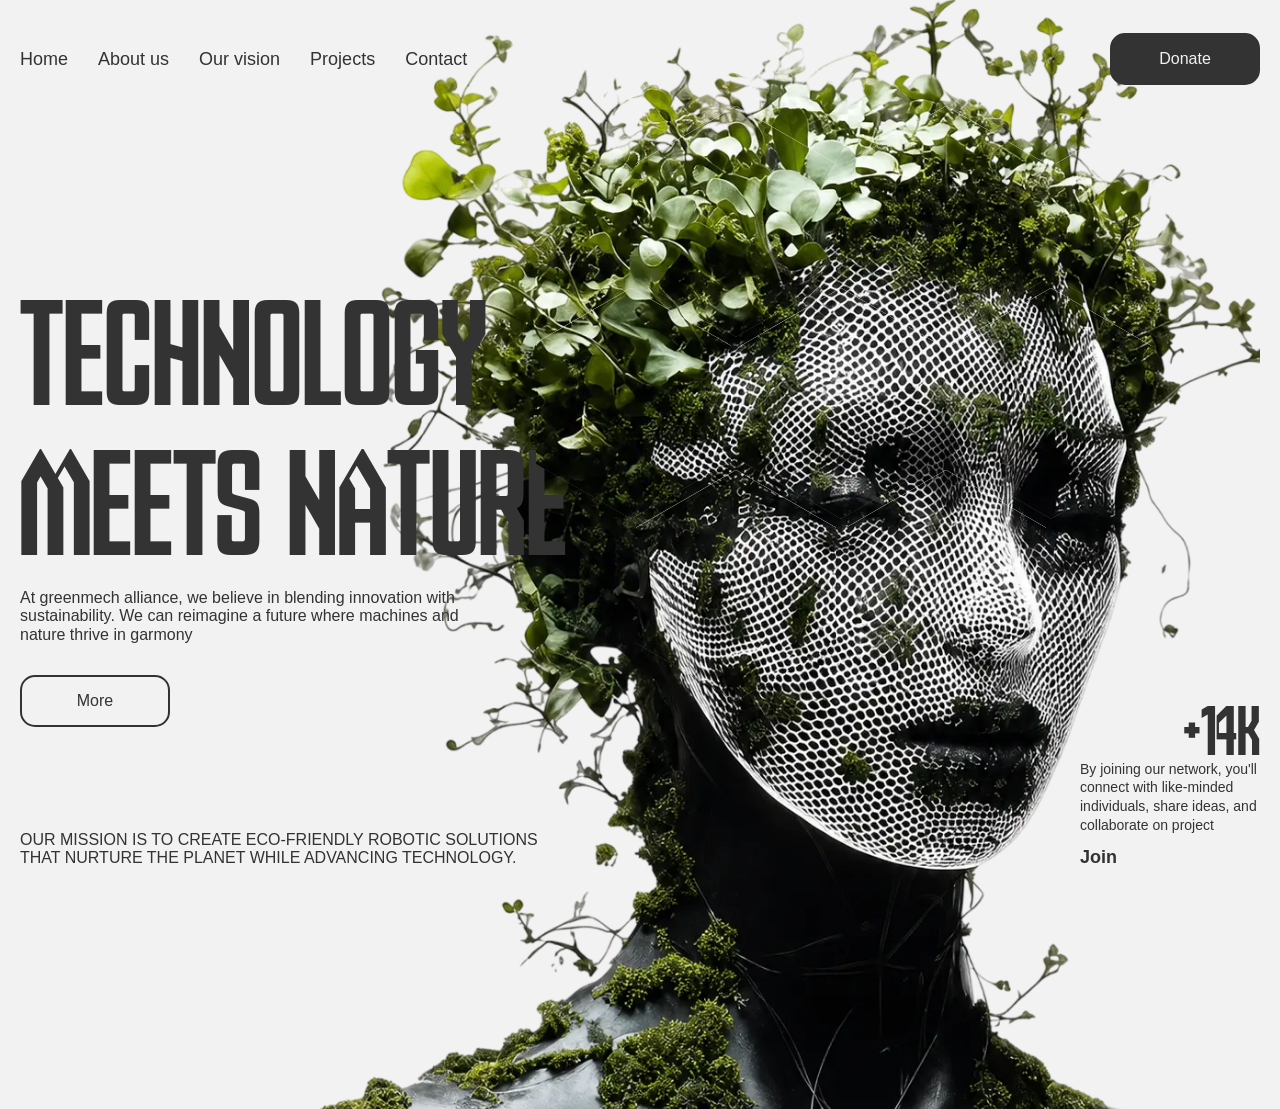
==== index.html @ 92fde976 "добавляет проект" ====
<!DOCTYPE html>
<html lang="en">

<head>
  <meta charset="UTF-8">
  <meta name="viewport" content="width=device-width, initial-scale=1.0">
  <title>Technology meets nature</title>
  <link rel="stylesheet" href="styles/style.css">
</head>

<body>
  <div class="wrapper">
    <header class="header">
      <nav class="navigation">
        <ul class="navigation__list">
          <li class="navigation__item">
            <a href="#" class="navigation__link" aria-current="page">Home</a>
          </li>
          <li class="navigation__item">
            <a class="navigation__link" href="#">About us</a>
          </li>
          <li class="navigation__item">
            <a class="navigation__link" href="#">Our vision</a>
          </li>
          <li class="navigation__item">
            <a class="navigation__link" href="#">Projects</a>
          </li>
          <li class="navigation__item">
            <a class="navigation__link" href="#">Contact</a>
          </li>
        </ul>
        <button class="navigation__button button" type="button">Donate</button>
      </nav>
    </header>

    <main class="main">
      <section class="hero">
        <h1 class="hero__title">Technology Meets Nature</h1>
        <p class="hero__text">At greenmech alliance, we believe in blending innovation with sustainability. We can
          reimagine a future where
          machines and nature thrive in garmony</p>
        <button class="button" type="button">More</button>
        <ul class="hexagonals">
          <li class="hexagonals__item hex hex-1"></li>
          <li class="hexagonals__item hex hex-2"></li>
          <li class="hexagonals__item hex hex-3"></li>
          <li class="hexagonals__item hex hex-4"></li>
          <li class="hexagonals__item hex hex-5"></li>
          <li class="hexagonals__item hex hex-6"></li>
          <li class="hexagonals__item hex hex-7"></li>
          <li class="hexagonals__item hex hex-8"></li>
        </ul>
        <ul class="hexagonals hexagonals_white">
          <li class="hex-white hex-white-1"></li>
          <li class="hex-white hex-white-2"></li>
          <li class="hex-white hex-white-3"></li>
          <li class="hex-white hex-white-4"></li>
          <li class="hex-white hex-white-5"></li>
          <li class="hex-white hex-white-6"></li>
          <li class="hex-white hex-white-7"></li>
          <li class="hex-white hex-white-8"></li>
        </ul>
      </section>
    </main>

    <footer class="footer">
      <div class="mission">
        Our mission is to create eco-friendly robotic solutions that nurture the planet while advancing technology.
      </div>
      <div class="stats">
        <b class="stats__quantity">+14K</b>
        <p class="stats__text">
          By joining our network, you'll connect with like-minded individuals, share ideas, and collaborate on project
        </p>
        <a class="stats__link" href="#">Join</a>
      </div>
    </footer>
  </div>

  <script>
    document.addEventListener('DOMContentLoaded', () => {
      const hexagons = document.querySelectorAll('.hex');

      hexagons.forEach((hex) => {
        const randomDelay = Math.random() * 2;
        hex.style.animationDelay = randomDelay + 's';

        setTimeout(() => {
          hex.classList.add('show');
        }, 50);
      });
    });
  </script>
</body>

</html>
---- styles/style.css ----
@font-face {
  font-family: "tupo";
  font-style: normal;
  font-weight: 700;
  src: url("../fonts/TupoVyaz-Bold.woff2") format('woff2');
  font-display: swap;
}


*,
*::before,
*::after {
  box-sizing: border-box;
}

html {
  height: 100%;
}

body {
  height: 100%;
  margin: 0;
  padding: 0 20px;
  font-family: Arial, sans-serif;
  font-weight: 400;
  font-size: 16px;
  color: #333333;
  line-height: 117%;
  background-color: #f2f2f2;
}

a {
  color: inherit;
  text-decoration: none;
  font-weight: 700;
  font-size: 18px;
}

.wrapper {
  position: relative;
  display: grid;
  grid-template-rows: auto 1fr auto;
  max-width: 1400px;
  min-height: 100%;
  margin: 0 auto;

  &:after {
    content: "";
    position: absolute;
    top: -303px;
    right: 0;
    width: 940px;
    height: 1412px;
    z-index: -1;
    background-image: url("../images/hero.webp");
    background-size: 940px auto;
    background-position: right bottom -255px;
    background-repeat: no-repeat;
  }
}

.header {
  padding-top: 30px;
}

.navigation {
  display: flex;
  justify-content: space-between;
  align-items: center;
}

.navigation__list {
  margin: 0;
  padding: 0;
  display: flex;
  flex-wrap: wrap;
  gap: 30px;
  list-style: none;
}

.navigation__link {
  display: block;
  padding: 20px 0;
  color: inherit;
  text-decoration: none;
  font-weight: 300;
}

.button {
  min-width: 150px;
  padding: 15px 30px;
  font-family: Arial, sans-serif;
  font-size: 16px;
  background-color: transparent;
  border: 2px solid #333333;
  border-radius: 15px;
  color: #333333;
  cursor: pointer;
  transition: all .3s;

  &:hover {
    background-color: #333333;
    color: #f2f2f2;
  }
}

.navigation__button {
  background-color: #333333;
  color: #f2f2f2;

  &:hover {
    background-color: transparent;
    color: #333333;
  }
}

.hero__title {
  max-width: 560px;
  margin: 0;
  font-family: "tupo", sans-serif;
  font-weight: 700;
  font-size: 150px;
  line-height: 100%;
}

.footer {
  display: flex;
  justify-content: space-between;
  gap: 50px;
  align-items: flex-end;
  padding-bottom: 100px;
}

.mission {
  max-width: 520px;
  text-transform: uppercase;
}

.stats {
  max-width: 180px;
  font-size: 14px;
}

.stats__quantity {
  display: block;
  text-align: right;
  font-family: "tupo", sans-serif;
  font-weight: 700;
  font-size: 70px;
}

.hero {
  position: relative;
  min-height: 600px;
  padding-top: 200px;
}

.hero__text {
  margin: 0 0 30px;
  max-width: 480px;
}

.hexagonals {
  position: absolute;
  right: 0;
  top: 0;
  width: 725px;
  height: 600px;
  border: 1px solid transparent;
  overflow: hidden;
}

.hex {
  position: absolute;
  width: 200px;
  height: 231px;
  clip-path: polygon(50% 0%, 100% 25%, 100% 75%, 50% 100%, 0% 75%, 0% 25%);
  display: flex;
  align-items: center;
  justify-content: center;
  text-align: center;
  padding: 20px;
  color: #fff;
  font-size: 18px;
  font-weight: 700;
  line-height: 1.3;
  text-shadow: 0 2px 8px rgba(0, 0, 0, 0.5);
  opacity: 0;
  transform: scale(0.3);
  will-change: transform, opacity;
  cursor: default;
  user-select: none;
  box-shadow: 0 0 30px rgba(76, 175, 80, 0.15);
  transition: box-shadow 0.3s ease, transform 0.3s ease;
  background-image: url("../images/hero.webp");
  background-size: 940px auto;
  background-repeat: no-repeat;
  z-index: 2;
}

.hex-1 {
  top: 0px;
  left: 100px;
  background-position: -315px -154px;
}

.hex-2 {
  top: 0px;
  left: 310px;
  background-position: -526px -154px;
}

.hex-3 {
  top: 0px;
  left: 520px;
  background-position: -736px -154px;
}

.hex-4 {
  top: 182px;
  left: -5px;
  background-position: -210px -336px;
}

.hex-5 {
  top: 182px;
  left: 205px;
  background-position: -421px -336px;
}

.hex-6 {
  top: 182px;
  left: 415px;
  background-position: -631px -336px;
}

.hex-7 {
  top: 364px;
  left: 100px;
  background-position: -315px -518px;
}

.hex-8 {
  top: 364px;
  left: 310px;
  background-position: -526px -518px;
}

.hex-white {
  position: absolute;
  width: 200px;
  height: 231px;
  clip-path: polygon(50% 0%, 100% 25%, 100% 75%, 50% 100%, 0% 75%, 0% 25%);
  background-color: #f2f2f2;
  z-index: 1;
}

.hex-white-1 {
  top: 0px;
  left: 100px;
}

.hex-white-2 {
  top: 0px;
  left: 310px;
}

.hex-white-3 {
  top: 0px;
  left: 520px;
}

.hex-white-4 {
  top: 182px;
  left: -5px;
}

.hex-white-5 {
  top: 182px;
  left: 205px;
}

.hex-white-6 {
  top: 182px;
  left: 415px;
}

.hex-white-7 {
  top: 364px;
  left: 100px;
}

.hex-white-8 {
  top: 364px;
  left: 310px;
}

.hex.show {
  animation: appear 0.9s cubic-bezier(0.34, 1.56, 0.64, 1) forwards;
}

@keyframes appear {
  0% {
    opacity: 0;
    transform: scale(0.3) translate(0, 0);
  }

  100% {
    opacity: 1;
    transform: scale(1) translate(0, 0);
  }
}

.hex-1.show {
  animation-name: fromTop;
}

@keyframes fromTop {
  0% {
    opacity: 0;
    transform: scale(0.3) translateY(-500px) rotate(-40deg);
  }

  100% {
    opacity: 1;
    transform: scale(1) translateY(0) rotate(0deg);
  }
}

.hex-2.show {
  animation-name: fromRight;
}

@keyframes fromRight {
  0% {
    opacity: 0;
    transform: scale(0.3) translateX(600px) rotate(50deg);
  }

  100% {
    opacity: 1;
    transform: scale(1) translateX(0) rotate(0deg);
  }
}

.hex-3.show {
  animation-name: fromBottom;
}

@keyframes fromBottom {
  0% {
    opacity: 0;
    transform: scale(0.3) translateY(500px) rotate(-30deg);
  }

  100% {
    opacity: 1;
    transform: scale(1) translateY(0) rotate(0deg);
  }
}

.hex-4.show {
  animation-name: fromLeft;
}

@keyframes fromLeft {
  0% {
    opacity: 0;
    transform: scale(0.3) translateX(-600px) rotate(60deg);
  }

  100% {
    opacity: 1;
    transform: scale(1) translateX(0) rotate(0deg);
  }
}

.hex-5.show {
  animation-name: fromTopRight;
}

@keyframes fromTopRight {
  0% {
    opacity: 0;
    transform: scale(0.3) translate(500px, -500px) rotate(-50deg);
  }

  100% {
    opacity: 1;
    transform: scale(1) translate(0, 0) rotate(0deg);
  }
}

.hex-6.show {
  animation-name: fromBottomLeft;
}

@keyframes fromBottomLeft {
  0% {
    opacity: 0;
    transform: scale(0.3) translate(-500px, 500px) rotate(70deg);
  }

  100% {
    opacity: 1;
    transform: scale(1) translate(0, 0) rotate(0deg);
  }
}

.hex-7.show {
  animation-name: fromCenter;
}

@keyframes fromCenter {
  0% {
    opacity: 0;
    transform: scale(0);
  }

  100% {
    opacity: 1;
    transform: scale(1);
  }
}

.hex-8.show {
  animation-name: fromBottomRight;
}

@keyframes fromBottomRight {
  0% {
    opacity: 0;
    transform: scale(0.3) translate(500px, 500px) rotate(-60deg);
  }

  100% {
    opacity: 1;
    transform: scale(1) translate(0, 0) rotate(0deg);
  }
}

.hex-1 {
  animation-delay: 0.15s;
}

.hex-2 {
  animation-delay: 0.70s;
}

.hex-3 {
  animation-delay: 1.10s;
}

.hex-4 {
  animation-delay: 0.40s;
}

.hex-5 {
  animation-delay: 0.95s;
}

.hex-6 {
  animation-delay: 1.40s;
}

.hex-7 {
  animation-delay: 0.05s;
}

.hex-8 {
  animation-delay: 1.70s;
}
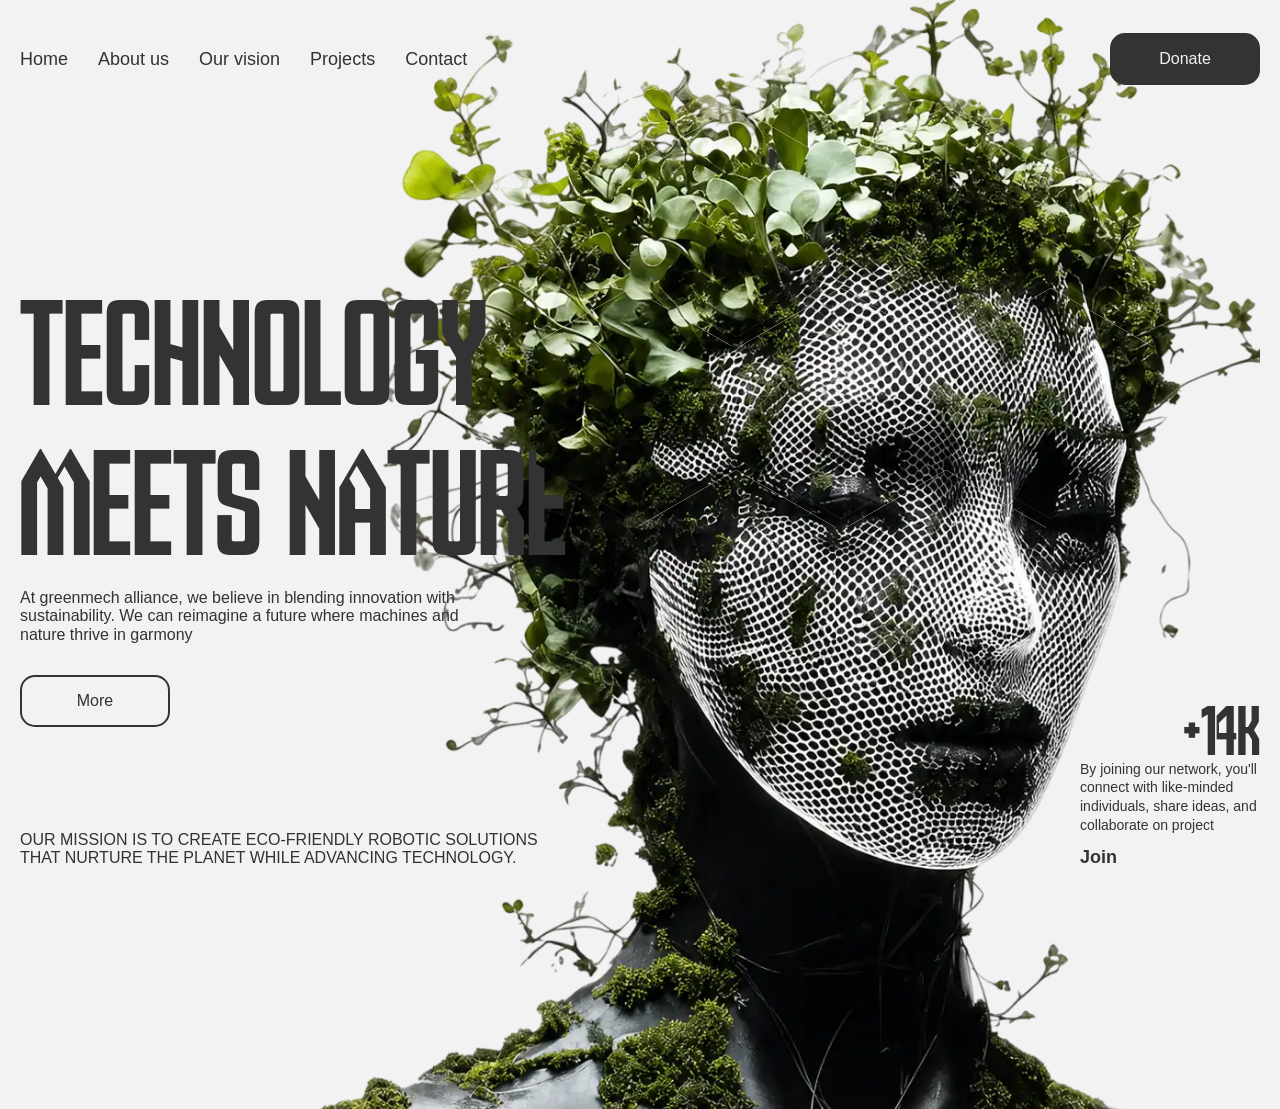
==== commit dc3eda90: "добавляет время предзагрузки изображений" ====
--- a/index.html
+++ b/index.html
@@ -81,14 +81,20 @@
     document.addEventListener('DOMContentLoaded', () => {
       const hexagons = document.querySelectorAll('.hex');
 
-      hexagons.forEach((hex) => {
-        const randomDelay = Math.random() * 2;
-        hex.style.animationDelay = randomDelay + 's';
+      const run = () => {
+        hexagons.forEach((hex) => {
+          const randomDelay = Math.random() * 2;
+          hex.style.animationDelay = randomDelay + 's';
 
-        setTimeout(() => {
-          hex.classList.add('show');
-        }, 50);
-      });
+          setTimeout(() => {
+            hex.classList.add('show');
+          }, 10);
+        });
+      }
+
+      setTimeout(() => {
+        run();
+      }, 700);
     });
   </script>
 </body>
--- a/styles/style.css
+++ b/styles/style.css
@@ -3,7 +3,7 @@
   font-style: normal;
   font-weight: 700;
   src: url("../fonts/TupoVyaz-Bold.woff2") format('woff2');
-  font-display: swap;
+  font-display: block;
 }
 
 
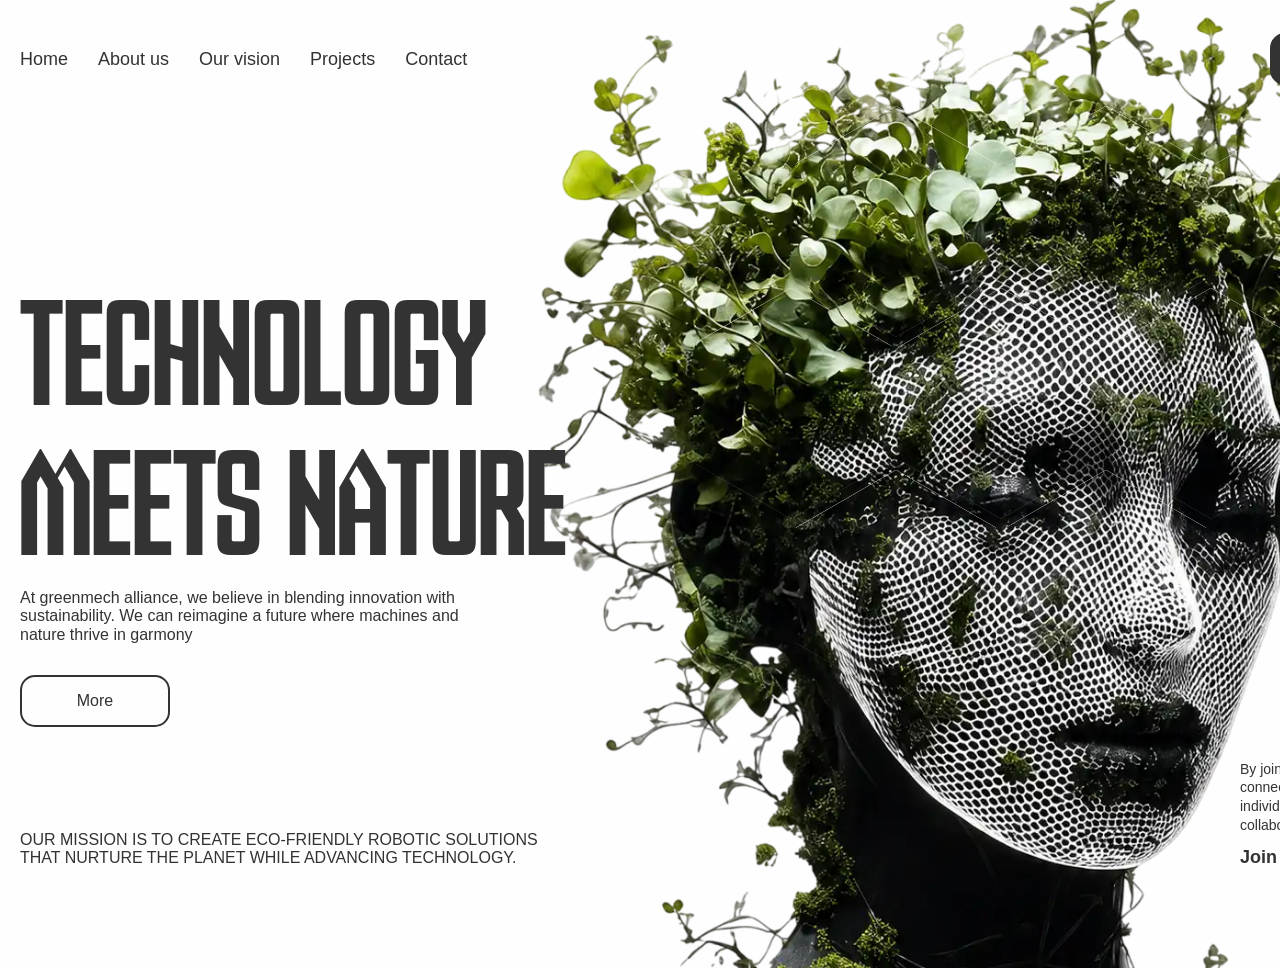
==== commit de654f55: "добавляет видео" ====
--- a/index.html
+++ b/index.html
@@ -3,7 +3,7 @@
 
 <head>
   <meta charset="UTF-8">
-  <meta name="viewport" content="width=device-width, initial-scale=1.0">
+  <meta name="viewport" content="width=1440, initial-scale=1.0">
   <title>Technology meets nature</title>
   <link rel="stylesheet" href="styles/style.css">
 </head>
@@ -75,6 +75,8 @@
         <a class="stats__link" href="#">Join</a>
       </div>
     </footer>
+
+    <video class="video" src="videos/hero.mp4" muted></video>
   </div>
 
   <script>
@@ -88,13 +90,27 @@
 
           setTimeout(() => {
             hex.classList.add('show');
-          }, 10);
+          }, 50);
         });
       }
 
       setTimeout(() => {
         run();
-      }, 700);
+      }, 500);
+
+      setTimeout(() => {
+        const video = document.querySelector(".video");
+        video.classList.add("visible");
+
+        video.play();
+
+        video.addEventListener('timeupdate', () => {
+          if (video.currentTime >= 5) {
+            video.pause();
+          }
+        });
+
+      }, 3600);
     });
   </script>
 </body>
--- a/styles/style.css
+++ b/styles/style.css
@@ -18,6 +18,7 @@
 }
 
 body {
+  min-width: 1440px;
   height: 100%;
   margin: 0;
   padding: 0 20px;
@@ -26,7 +27,7 @@
   font-size: 16px;
   color: #333333;
   line-height: 117%;
-  background-color: #f2f2f2;
+  background-color: #fefefe;
 }
 
 a {
@@ -40,6 +41,7 @@
   position: relative;
   display: grid;
   grid-template-rows: auto 1fr auto;
+  overflow: hidden;
   max-width: 1400px;
   min-height: 100%;
   margin: 0 auto;
@@ -59,7 +61,24 @@
   }
 }
 
+.video {
+  width: 940px;
+  height: 1412px;
+  position: absolute;
+  top: -49px;
+  right: 0;
+  z-index: 2;
+  transition: opacity .3s;
+  opacity: 0;
+}
+
+.video.visible {
+  opacity: 1;
+}
+
 .header {
+  position: relative;
+  z-index: 3;
   padding-top: 30px;
 }
 
@@ -100,13 +119,13 @@
 
   &:hover {
     background-color: #333333;
-    color: #f2f2f2;
+    color: #fefefe;
   }
 }
 
 .navigation__button {
   background-color: #333333;
-  color: #f2f2f2;
+  color: #fefefe;
 
   &:hover {
     background-color: transparent;
@@ -115,6 +134,8 @@
 }
 
 .hero__title {
+  position: relative;
+  z-index: 3;
   max-width: 560px;
   margin: 0;
   font-family: "tupo", sans-serif;
@@ -124,11 +145,14 @@
 }
 
 .footer {
+  position: relative;
+  z-index: 3;
   display: flex;
   justify-content: space-between;
   gap: 50px;
   align-items: flex-end;
   padding-bottom: 100px;
+
 }
 
 .mission {
@@ -251,7 +275,7 @@
   width: 200px;
   height: 231px;
   clip-path: polygon(50% 0%, 100% 25%, 100% 75%, 50% 100%, 0% 75%, 0% 25%);
-  background-color: #f2f2f2;
+  background-color: #fefefe;
   z-index: 1;
 }
 
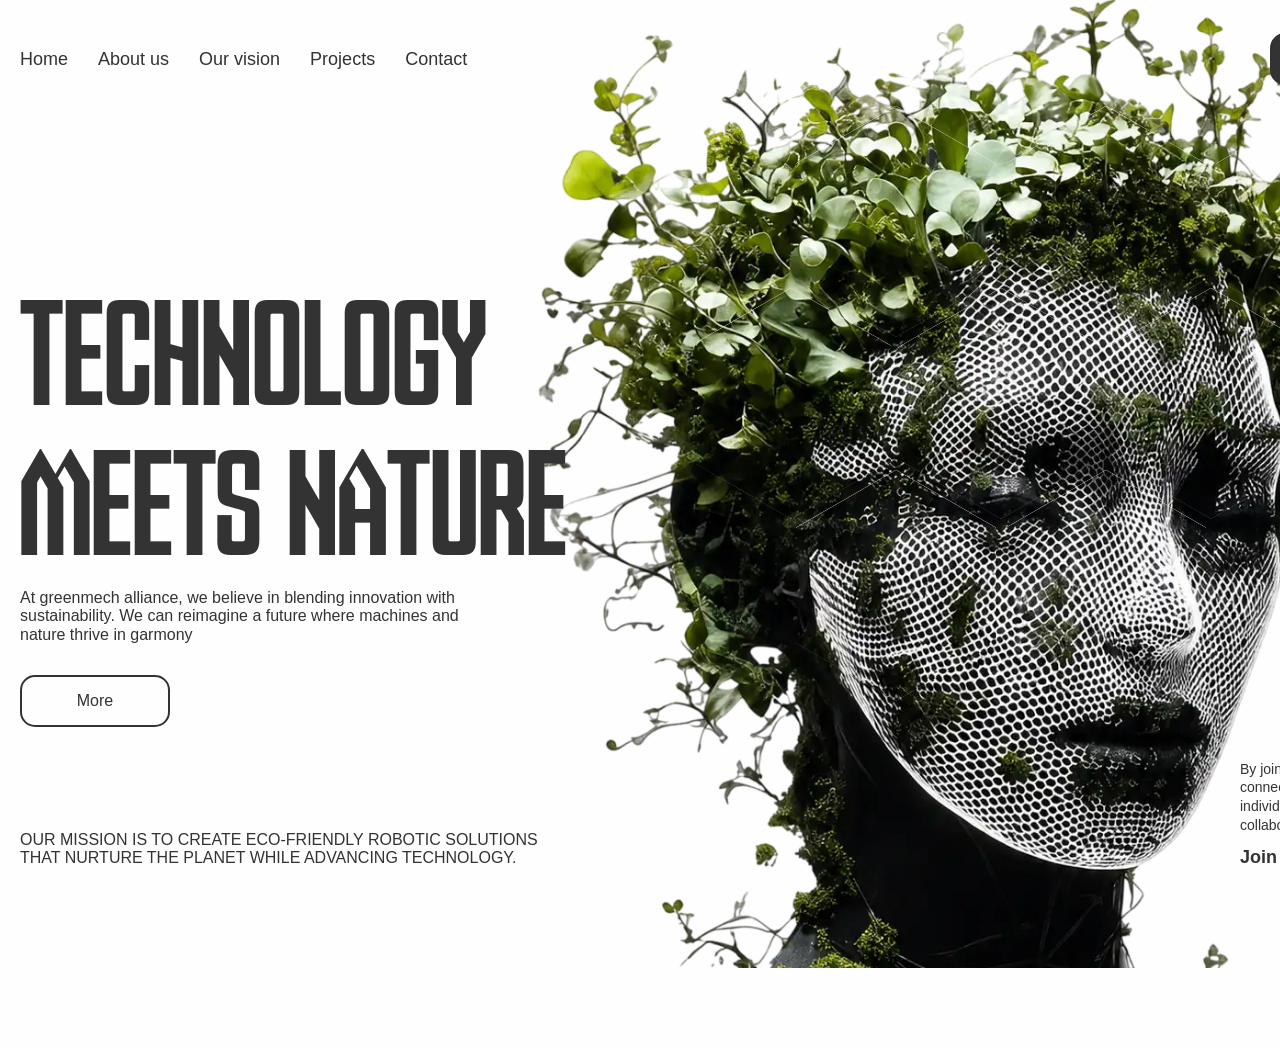
==== commit e9ab08b0: "добавляет курсор" ====
--- a/index.html
+++ b/index.html
@@ -79,6 +79,152 @@
     <video class="video" src="videos/hero.mp4" muted></video>
   </div>
 
+  <div class="background">
+    <span>✦</span>
+  </div>
+  <div class="cursor" id="cursor"></div>
+  <canvas id="canvas"></canvas>
+
+  <script>
+    const canvas = document.getElementById('canvas');
+    const ctx = canvas.getContext('2d');
+    const cursor = document.getElementById('cursor');
+
+    let W, H;
+
+    function resize() {
+      W = canvas.width = window.innerWidth;
+      H = canvas.height = window.innerHeight;
+    }
+    resize();
+    window.addEventListener('resize', resize);
+
+    let mouseX = -500;
+    let mouseY = -500;
+
+    // === Эффект искажения ===
+    const ripples = [];
+
+    class Ripple {
+      constructor(x, y) {
+        this.x = x;
+        this.y = y;
+        this.radius = 5;
+        this.maxRadius = 120 + Math.random() * 80;
+        this.opacity = 1;
+        this.speed = 1.5 + Math.random() * 2;
+      }
+
+      update() {
+        this.radius += this.speed;
+        this.opacity = 1 - (this.radius / this.maxRadius);
+        return this.opacity > 0 && this.radius < this.maxRadius;
+      }
+
+      draw() {
+        const alpha = this.opacity * 0.15;
+
+        // Светлая линза
+        const grad = ctx.createRadialGradient(
+          this.x, this.y, 0,
+          this.x, this.y, this.radius
+        );
+        grad.addColorStop(0, `rgba(200, 230, 255, ${alpha * 0.5})`);
+        grad.addColorStop(0.4, `rgba(150, 200, 255, ${alpha * 0.3})`);
+        grad.addColorStop(0.8, `rgba(100, 150, 255, ${alpha * 0.1})`);
+        grad.addColorStop(1, `rgba(100, 150, 255, 0)`);
+
+        ctx.save();
+        ctx.globalCompositeOperation = 'lighter';
+
+        // Основной круг искажения
+        ctx.shadowColor = `rgba(150, 200, 255, ${alpha * 0.3})`;
+        ctx.shadowBlur = 40;
+        ctx.fillStyle = grad;
+        ctx.beginPath();
+        ctx.arc(this.x, this.y, this.radius, 0, Math.PI * 2);
+        ctx.fill();
+
+        // Контур (свечение)
+        ctx.shadowBlur = 60;
+        ctx.strokeStyle = `rgba(180, 220, 255, ${alpha * 0.2})`;
+        ctx.lineWidth = 1.5;
+        ctx.beginPath();
+        ctx.arc(this.x, this.y, this.radius * 0.6, 0, Math.PI * 2);
+        ctx.stroke();
+
+        ctx.restore();
+      }
+    }
+
+    let lastX = -500;
+    let lastY = -500;
+
+    function spawnRipple(x, y) {
+      const dist = Math.hypot(x - lastX, y - lastY);
+      if (dist > 10) {
+        ripples.push(new Ripple(x, y));
+        lastX = x;
+        lastY = y;
+      }
+
+      // Ограничиваем количество
+      if (ripples.length > 50) {
+        ripples.splice(0, 1);
+      }
+    }
+
+    // === Анимация ===
+    let time = 0;
+
+    function animate() {
+      time += 0.01;
+
+      // Прозрачный слой — создаём «дымку» вокруг курсора
+      ctx.clearRect(0, 0, W, H);
+
+      // Обновляем и рисуем рябь
+      for (let i = ripples.length - 1; i >= 0; i--) {
+        const r = ripples[i];
+        if (!r.update()) {
+          ripples.splice(i, 1);
+        } else {
+          r.draw();
+        }
+      }
+
+      // Постоянно создаём новые если курсор движется
+      if (mouseX > 0 && mouseX < W && mouseY > 0 && mouseY < H) {
+        // Добавляем небольшой шум для реалистичности
+        const noiseX = (Math.random() - 0.5) * 10;
+        const noiseY = (Math.random() - 0.5) * 10;
+        spawnRipple(mouseX + noiseX, mouseY + noiseY);
+      }
+
+      requestAnimationFrame(animate);
+    }
+
+    animate();
+
+    // === Мышь ===
+    document.addEventListener('mousemove', (e) => {
+      mouseX = e.clientX;
+      mouseY = e.clientY;
+      cursor.style.left = mouseX + 'px';
+      cursor.style.top = mouseY + 'px';
+    });
+
+    document.addEventListener('mouseleave', () => {
+      mouseX = -500;
+      mouseY = -500;
+      cursor.style.opacity = '0';
+    });
+
+    document.addEventListener('mouseenter', () => {
+      cursor.style.opacity = '1';
+    });
+  </script>
+
   <script>
     document.addEventListener('DOMContentLoaded', () => {
       const hexagons = document.querySelectorAll('.hex');
--- a/styles/style.css
+++ b/styles/style.css
@@ -494,3 +494,21 @@
 .hex-8 {
   animation-delay: 1.70s;
 }
+
+
+
+.background span {
+  display: block;
+  font-size: 8rem;
+  color: rgba(255, 255, 255, 0.03);
+}
+
+canvas {
+  position: fixed;
+  top: 0;
+  left: 0;
+  width: 100%;
+  height: 100%;
+  pointer-events: none;
+  z-index: 10;
+}
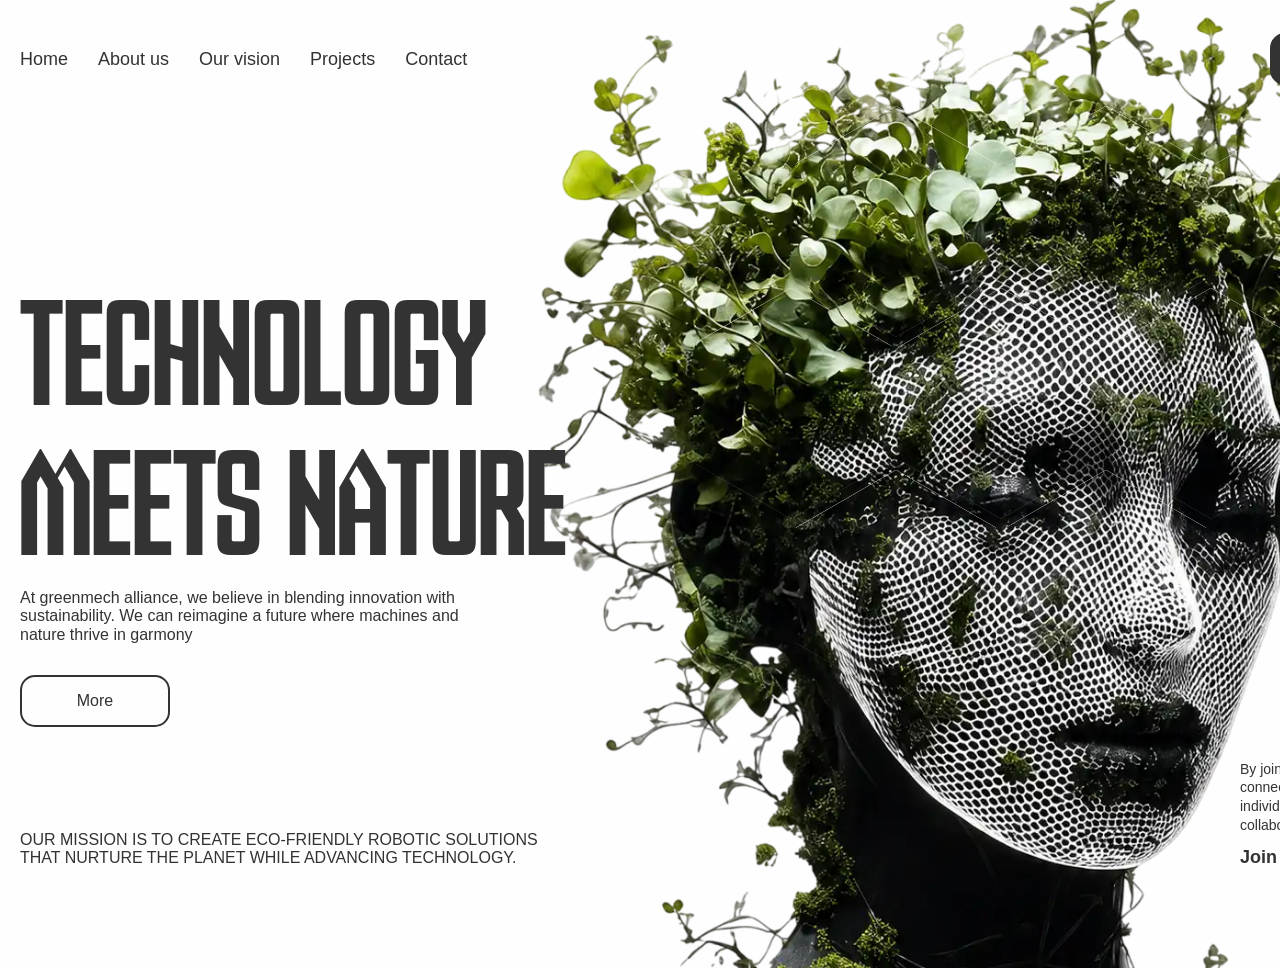
==== commit b2fc2efc: "убирает лишнее в анимации курсора" ====
--- a/index.html
+++ b/index.html
@@ -79,9 +79,6 @@
     <video class="video" src="videos/hero.mp4" muted></video>
   </div>
 
-  <div class="background">
-    <span>✦</span>
-  </div>
   <div class="cursor" id="cursor"></div>
   <canvas id="canvas"></canvas>
 
--- a/styles/style.css
+++ b/styles/style.css
@@ -495,14 +495,6 @@
   animation-delay: 1.70s;
 }
 
-
-
-.background span {
-  display: block;
-  font-size: 8rem;
-  color: rgba(255, 255, 255, 0.03);
-}
-
 canvas {
   position: fixed;
   top: 0;
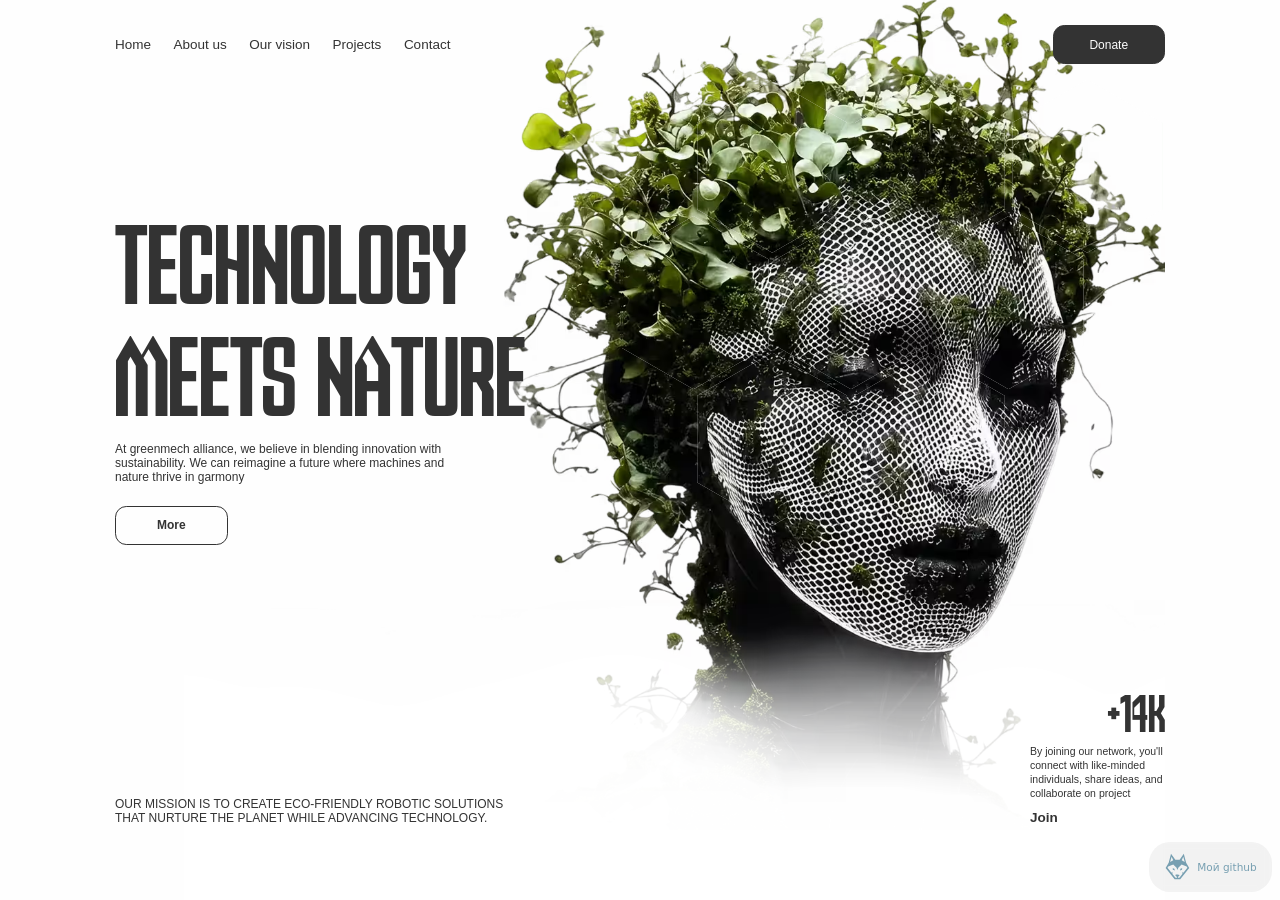
==== commit 9bd4aca5: "дорабатывает адаптив" ====
--- a/index.html
+++ b/index.html
@@ -3,7 +3,7 @@
 
 <head>
   <meta charset="UTF-8">
-  <meta name="viewport" content="width=1440, initial-scale=1.0">
+  <meta name="viewport" content="width=device-width, initial-scale=1.0">
   <title>Technology meets nature</title>
   <link rel="stylesheet" href="styles/style.css">
 </head>
@@ -39,8 +39,8 @@
         <p class="hero__text">At greenmech alliance, we believe in blending innovation with sustainability. We can
           reimagine a future where
           machines and nature thrive in garmony</p>
-        <button class="button" type="button">More</button>
-        <ul class="hexagonals">
+        <a href="#" class="button">More</a>
+        <ul class="hexagonals" aria-hidden="true">
           <li class="hexagonals__item hex hex-1"></li>
           <li class="hexagonals__item hex hex-2"></li>
           <li class="hexagonals__item hex hex-3"></li>
@@ -50,7 +50,7 @@
           <li class="hexagonals__item hex hex-7"></li>
           <li class="hexagonals__item hex hex-8"></li>
         </ul>
-        <ul class="hexagonals hexagonals_white">
+        <ul class="hexagonals hexagonals_white" aria-hidden="true">
           <li class="hex-white hex-white-1"></li>
           <li class="hex-white hex-white-2"></li>
           <li class="hex-white hex-white-3"></li>
@@ -79,183 +79,17 @@
     <video class="video" src="videos/hero.mp4" muted></video>
   </div>
 
-  <div class="cursor" id="cursor"></div>
-  <canvas id="canvas"></canvas>
+  <!-- Ссылка на мой github -->
+  <a class="mygit" href="https://github.com/webRvlad" target="_blank" rel="noopener noreferrer">
+    <svg xmlns="http://www.w3.org/2000/svg" xmlns:xlink="http://www.w3.org/1999/xlink" width="27" height="27"
+      viewBox="250 200 1500 1600" aria-hidden="true">
+      <path fill-rule="nonzero" fill="#779fb1"
+        d="M 1280.640625 1109.492188 L 1264.03125 1187.316406 L 1142.300781 1241.5625 L 1186.570312 1123.640625 Z M 967.988281 1626 C 947.699219 1608.707031 928.335938 1589.839844 909.886719 1569.394531 C 891.441406 1548.957031 874.84375 1527.730469 860.085938 1505.714844 C 882.21875 1493.140625 903.894531 1484.09375 925.101562 1478.59375 C 946.316406 1473.089844 969.839844 1470.34375 995.65625 1470.34375 C 1043.621094 1470.34375 1088.808594 1482.128906 1131.230469 1505.714844 C 1101.71875 1551.316406 1066.679688 1591.410156 1026.101562 1626 L 1026.101562 1668.453125 L 967.988281 1668.453125 Z M 1026.101562 1668.453125 L 1111.871094 1668.453125 L 1288.941406 1449.117188 L 1300.011719 1307.605469 L 1349.808594 1371.285156 L 1584.988281 1076.472656 L 1543.488281 1005.714844 L 1241.898438 880.710938 L 1048.230469 1069.394531 L 995.65625 1201.472656 L 943.085938 1069.394531 L 749.414062 880.710938 L 450.597656 1005.714844 L 406.332031 1076.472656 L 644.269531 1371.285156 L 694.074219 1307.605469 L 702.378906 1449.117188 L 879.449219 1668.453125 Z M 1513.050781 774.578125 L 1695.660156 1083.546875 L 1161.671875 1751 L 829.65625 1751 L 295.660156 1083.546875 L 478.269531 774.578125 L 616.609375 251 L 871.152344 597.699219 L 1125.699219 597.699219 L 1371.949219 251 Z M 1427.28125 736.851562 L 1341.511719 427.878906 L 1250.210938 633.078125 Z M 746.644531 633.078125 L 649.808594 427.878906 L 564.039062 736.851562 Z M 801.984375 1123.640625 L 851.785156 1241.5625 L 724.511719 1187.316406 L 713.445312 1109.492188 L 801.984375 1123.640625 " />
+    </svg>
+    Мой github
+  </a>
 
-  <script>
-    const canvas = document.getElementById('canvas');
-    const ctx = canvas.getContext('2d');
-    const cursor = document.getElementById('cursor');
-
-    let W, H;
-
-    function resize() {
-      W = canvas.width = window.innerWidth;
-      H = canvas.height = window.innerHeight;
-    }
-    resize();
-    window.addEventListener('resize', resize);
-
-    let mouseX = -500;
-    let mouseY = -500;
-
-    // === Эффект искажения ===
-    const ripples = [];
-
-    class Ripple {
-      constructor(x, y) {
-        this.x = x;
-        this.y = y;
-        this.radius = 5;
-        this.maxRadius = 120 + Math.random() * 80;
-        this.opacity = 1;
-        this.speed = 1.5 + Math.random() * 2;
-      }
-
-      update() {
-        this.radius += this.speed;
-        this.opacity = 1 - (this.radius / this.maxRadius);
-        return this.opacity > 0 && this.radius < this.maxRadius;
-      }
-
-      draw() {
-        const alpha = this.opacity * 0.15;
-
-        // Светлая линза
-        const grad = ctx.createRadialGradient(
-          this.x, this.y, 0,
-          this.x, this.y, this.radius
-        );
-        grad.addColorStop(0, `rgba(200, 230, 255, ${alpha * 0.5})`);
-        grad.addColorStop(0.4, `rgba(150, 200, 255, ${alpha * 0.3})`);
-        grad.addColorStop(0.8, `rgba(100, 150, 255, ${alpha * 0.1})`);
-        grad.addColorStop(1, `rgba(100, 150, 255, 0)`);
-
-        ctx.save();
-        ctx.globalCompositeOperation = 'lighter';
-
-        // Основной круг искажения
-        ctx.shadowColor = `rgba(150, 200, 255, ${alpha * 0.3})`;
-        ctx.shadowBlur = 40;
-        ctx.fillStyle = grad;
-        ctx.beginPath();
-        ctx.arc(this.x, this.y, this.radius, 0, Math.PI * 2);
-        ctx.fill();
-
-        // Контур (свечение)
-        ctx.shadowBlur = 60;
-        ctx.strokeStyle = `rgba(180, 220, 255, ${alpha * 0.2})`;
-        ctx.lineWidth = 1.5;
-        ctx.beginPath();
-        ctx.arc(this.x, this.y, this.radius * 0.6, 0, Math.PI * 2);
-        ctx.stroke();
-
-        ctx.restore();
-      }
-    }
-
-    let lastX = -500;
-    let lastY = -500;
-
-    function spawnRipple(x, y) {
-      const dist = Math.hypot(x - lastX, y - lastY);
-      if (dist > 10) {
-        ripples.push(new Ripple(x, y));
-        lastX = x;
-        lastY = y;
-      }
-
-      // Ограничиваем количество
-      if (ripples.length > 50) {
-        ripples.splice(0, 1);
-      }
-    }
-
-    // === Анимация ===
-    let time = 0;
-
-    function animate() {
-      time += 0.01;
-
-      // Прозрачный слой — создаём «дымку» вокруг курсора
-      ctx.clearRect(0, 0, W, H);
-
-      // Обновляем и рисуем рябь
-      for (let i = ripples.length - 1; i >= 0; i--) {
-        const r = ripples[i];
-        if (!r.update()) {
-          ripples.splice(i, 1);
-        } else {
-          r.draw();
-        }
-      }
-
-      // Постоянно создаём новые если курсор движется
-      if (mouseX > 0 && mouseX < W && mouseY > 0 && mouseY < H) {
-        // Добавляем небольшой шум для реалистичности
-        const noiseX = (Math.random() - 0.5) * 10;
-        const noiseY = (Math.random() - 0.5) * 10;
-        spawnRipple(mouseX + noiseX, mouseY + noiseY);
-      }
-
-      requestAnimationFrame(animate);
-    }
-
-    animate();
-
-    // === Мышь ===
-    document.addEventListener('mousemove', (e) => {
-      mouseX = e.clientX;
-      mouseY = e.clientY;
-      cursor.style.left = mouseX + 'px';
-      cursor.style.top = mouseY + 'px';
-    });
-
-    document.addEventListener('mouseleave', () => {
-      mouseX = -500;
-      mouseY = -500;
-      cursor.style.opacity = '0';
-    });
-
-    document.addEventListener('mouseenter', () => {
-      cursor.style.opacity = '1';
-    });
-  </script>
-
-  <script>
-    document.addEventListener('DOMContentLoaded', () => {
-      const hexagons = document.querySelectorAll('.hex');
-
-      const run = () => {
-        hexagons.forEach((hex) => {
-          const randomDelay = Math.random() * 2;
-          hex.style.animationDelay = randomDelay + 's';
-
-          setTimeout(() => {
-            hex.classList.add('show');
-          }, 50);
-        });
-      }
-
-      setTimeout(() => {
-        run();
-      }, 500);
-
-      setTimeout(() => {
-        const video = document.querySelector(".video");
-        video.classList.add("visible");
-
-        video.play();
-
-        video.addEventListener('timeupdate', () => {
-          if (video.currentTime >= 5) {
-            video.pause();
-          }
-        });
-
-      }, 3600);
-    });
-  </script>
+  <script src="scripts/main.js"></script>
 </body>
 
 </html>
--- a/styles/style.css
+++ b/styles/style.css
@@ -6,7 +6,6 @@
   font-display: block;
 }
 
-
 *,
 *::before,
 *::after {
@@ -15,26 +14,75 @@
 
 html {
   height: 100%;
+  font-size: 16px;
+
+  @media (max-width: 1920px) {
+    font-size: 0.83vw;
+  }
+
+  @media (max-width: 1440px) {
+    font-size: 12px;
+  }
+
+  @media (max-width: 420px) {
+    font-size: 3vw;
+  }
+
+  @media (min-width: 1920px) {
+    font-size: 0.83vw;
+  }
 }
 
 body {
-  min-width: 1440px;
+  position: relative;
   height: 100%;
   margin: 0;
-  padding: 0 20px;
+  padding: 0 1.25rem;
   font-family: Arial, sans-serif;
   font-weight: 400;
-  font-size: 16px;
   color: #333333;
   line-height: 117%;
   background-color: #fefefe;
+
+  &:before {
+    content: "";
+    position: fixed;
+    top: 0;
+    right: 0;
+    left: 0;
+    bottom: 0;
+    background-color: rgba(255, 255, 255, 0.7);
+    z-index: 3;
+    display: none;
+
+    @media (max-width: 1024px) {
+      content: "";
+      position: fixed;
+      top: 0;
+      right: 0;
+      left: 0;
+      bottom: 0;
+      background-color: rgba(255, 255, 255, 0.7);
+      z-index: 3;
+      display: block;
+    }
+  }
+
+  @media (max-width: 768px) {
+    padding: 0;
+  }
 }
 
 a {
   color: inherit;
   text-decoration: none;
   font-weight: 700;
-  font-size: 18px;
+  font-size: 1.125rem;
+  transition: opacity 0.3s;
+
+  &:hover {
+    opacity: 0.7;
+  }
 }
 
 .wrapper {
@@ -42,33 +90,55 @@
   display: grid;
   grid-template-rows: auto 1fr auto;
   overflow: hidden;
-  max-width: 1400px;
+  max-width: 87.5rem;
   min-height: 100%;
   margin: 0 auto;
+
+  @media (max-width: 768px) {
+    padding: 0 1.25rem;
+  }
+
+  &:before {
+    content: "";
+    position: absolute;
+    top: 50rem;
+    right: -25rem;
+    width: 106.75rem;
+    height: 59rem;
+    z-index: 3;
+    background-image: url("../images/cloud.avif");
+    background-size: contain;
+    background-position: 0;
+    background-repeat: no-repeat;
+  }
 
   &:after {
     content: "";
     position: absolute;
-    top: -303px;
+    top: -18.9375rem;
     right: 0;
-    width: 940px;
-    height: 1412px;
-    z-index: -1;
-    background-image: url("../images/hero.webp");
-    background-size: 940px auto;
-    background-position: right bottom -255px;
+    width: 58.75rem;
+    height: 88.25rem;
+    z-index: -2;
+    background-image: url("../images/hero.avif");
+    background-size: 58.75rem auto;
+    background-position: right bottom -15.9375rem;
     background-repeat: no-repeat;
+
+    @media (max-width: 768px) {
+      background-position: right 1.25rem bottom -15.9375rem;
+    }
   }
 }
 
 .video {
-  width: 940px;
-  height: 1412px;
+  width: 58.75rem;
+  height: 88.25rem;
   position: absolute;
-  top: -49px;
+  top: -3.0625rem;
   right: 0;
   z-index: 2;
-  transition: opacity .3s;
+  transition: opacity 0.3s;
   opacity: 0;
 }
 
@@ -79,43 +149,64 @@
 .header {
   position: relative;
   z-index: 3;
-  padding-top: 30px;
+  padding-top: 1.875rem;
+
+  @media (max-width: 768px) {
+    padding-top: 2.4rem;
+  }
 }
 
 .navigation {
   display: flex;
   justify-content: space-between;
+  gap: 2rem;
   align-items: center;
+
+  @media (max-width: 768px) {
+    justify-content: flex-end;
+  }
 }
 
 .navigation__list {
+  max-width: 31.25rem;
   margin: 0;
   padding: 0;
   display: flex;
   flex-wrap: wrap;
-  gap: 30px;
+  column-gap: 1.875rem;
   list-style: none;
+
+  @media (max-width: 768px) {
+    position: absolute;
+    left: 0;
+    top: 0;
+    width: 20rem;
+  }
 }
 
 .navigation__link {
   display: block;
-  padding: 20px 0;
+  padding: 1.25rem 0;
   color: inherit;
   text-decoration: none;
   font-weight: 300;
 }
 
 .button {
-  min-width: 150px;
-  padding: 15px 30px;
+  position: relative;
+  display: inline-block;
+  min-width: 9.375rem;
+  padding: 0.9375rem 1.875rem;
   font-family: Arial, sans-serif;
-  font-size: 16px;
+  font-size: 1rem;
   background-color: transparent;
-  border: 2px solid #333333;
-  border-radius: 15px;
+  border: 0.125rem solid #333333;
+  border-radius: 0.9375rem;
   color: #333333;
+  text-align: center;
   cursor: pointer;
-  transition: all .3s;
+  z-index: 3;
+  transition: all 0.3s;
 
   &:hover {
     background-color: #333333;
@@ -135,34 +226,33 @@
 
 .hero__title {
   position: relative;
-  z-index: 3;
-  max-width: 560px;
+  max-width: 35rem;
   margin: 0;
   font-family: "tupo", sans-serif;
   font-weight: 700;
-  font-size: 150px;
+  font-size: 9.375rem;
   line-height: 100%;
+  z-index: 3;
 }
 
 .footer {
   position: relative;
-  z-index: 3;
   display: flex;
   justify-content: space-between;
-  gap: 50px;
+  gap: 3.125rem;
   align-items: flex-end;
-  padding-bottom: 100px;
-
+  padding-bottom: 6.25rem;
+  z-index: 3;
 }
 
 .mission {
-  max-width: 520px;
+  max-width: 32.5rem;
   text-transform: uppercase;
 }
 
 .stats {
-  max-width: 180px;
-  font-size: 14px;
+  max-width: 11.25rem;
+  font-size: 0.875rem;
 }
 
 .stats__quantity {
@@ -170,153 +260,148 @@
   text-align: right;
   font-family: "tupo", sans-serif;
   font-weight: 700;
-  font-size: 70px;
+  font-size: 4.375rem;
+  line-height: 100%;
+}
+
+.stats__text {
+  margin-top: 0;
 }
 
 .hero {
   position: relative;
-  min-height: 600px;
-  padding-top: 200px;
+  min-height: 37.5rem;
+  margin-bottom: 6.4rem;
+  padding-top: 12.5rem;
 }
 
 .hero__text {
-  margin: 0 0 30px;
-  max-width: 480px;
+  position: relative;
+  margin: 0 0 1.875rem;
+  max-width: 30rem;
+  z-index: 3;
 }
 
 .hexagonals {
   position: absolute;
   right: 0;
   top: 0;
-  width: 725px;
-  height: 600px;
-  border: 1px solid transparent;
+  width: 45.3125rem;
+  height: 37.5rem;
+  border: 0.0625rem solid transparent;
   overflow: hidden;
 }
 
 .hex {
   position: absolute;
-  width: 200px;
-  height: 231px;
+  width: 12.5rem;
+  height: 14.4375rem;
   clip-path: polygon(50% 0%, 100% 25%, 100% 75%, 50% 100%, 0% 75%, 0% 25%);
-  display: flex;
-  align-items: center;
-  justify-content: center;
-  text-align: center;
-  padding: 20px;
-  color: #fff;
-  font-size: 18px;
-  font-weight: 700;
-  line-height: 1.3;
-  text-shadow: 0 2px 8px rgba(0, 0, 0, 0.5);
   opacity: 0;
   transform: scale(0.3);
-  will-change: transform, opacity;
-  cursor: default;
-  user-select: none;
-  box-shadow: 0 0 30px rgba(76, 175, 80, 0.15);
+  box-shadow: 0 0 1.875rem rgba(76, 175, 80, 0.15);
   transition: box-shadow 0.3s ease, transform 0.3s ease;
-  background-image: url("../images/hero.webp");
-  background-size: 940px auto;
+  background-image: url("../images/hero.avif");
+  background-size: 58.75rem auto;
   background-repeat: no-repeat;
   z-index: 2;
 }
 
 .hex-1 {
-  top: 0px;
-  left: 100px;
-  background-position: -315px -154px;
+  top: 0;
+  left: 6.25rem;
+  background-position: -19.6875rem -9.625rem;
 }
 
 .hex-2 {
-  top: 0px;
-  left: 310px;
-  background-position: -526px -154px;
+  top: 0;
+  left: 19.375rem;
+  background-position: -32.875rem -9.625rem;
 }
 
 .hex-3 {
-  top: 0px;
-  left: 520px;
-  background-position: -736px -154px;
+  top: 0;
+  left: 32.5rem;
+  background-position: -46rem -9.625rem;
 }
 
 .hex-4 {
-  top: 182px;
-  left: -5px;
-  background-position: -210px -336px;
+  top: 11.375rem;
+  left: -0.3125rem;
+  background-position: -13.125rem -21rem;
 }
 
 .hex-5 {
-  top: 182px;
-  left: 205px;
-  background-position: -421px -336px;
+  top: 11.375rem;
+  left: 12.8125rem;
+  background-position: -26.3125rem -21rem;
 }
 
 .hex-6 {
-  top: 182px;
-  left: 415px;
-  background-position: -631px -336px;
+  top: 11.375rem;
+  left: 25.9375rem;
+  background-position: -39.4375rem -21rem;
 }
 
 .hex-7 {
-  top: 364px;
-  left: 100px;
-  background-position: -315px -518px;
+  top: 22.75rem;
+  left: 6.25rem;
+  background-position: -19.6875rem -32.375rem;
 }
 
 .hex-8 {
-  top: 364px;
-  left: 310px;
-  background-position: -526px -518px;
+  top: 22.75rem;
+  left: 19.375rem;
+  background-position: -32.875rem -32.375rem;
 }
 
 .hex-white {
   position: absolute;
-  width: 200px;
-  height: 231px;
+  width: 12.5rem;
+  height: 14.4375rem;
   clip-path: polygon(50% 0%, 100% 25%, 100% 75%, 50% 100%, 0% 75%, 0% 25%);
   background-color: #fefefe;
   z-index: 1;
 }
 
 .hex-white-1 {
-  top: 0px;
-  left: 100px;
+  top: 0;
+  left: 6.25rem;
 }
 
 .hex-white-2 {
-  top: 0px;
-  left: 310px;
+  top: 0;
+  left: 19.375rem;
 }
 
 .hex-white-3 {
-  top: 0px;
-  left: 520px;
+  top: 0;
+  left: 32.5rem;
 }
 
 .hex-white-4 {
-  top: 182px;
-  left: -5px;
+  top: 11.375rem;
+  left: -0.3125rem;
 }
 
 .hex-white-5 {
-  top: 182px;
-  left: 205px;
+  top: 11.375rem;
+  left: 12.8125rem;
 }
 
 .hex-white-6 {
-  top: 182px;
-  left: 415px;
+  top: 11.375rem;
+  left: 25.9375rem;
 }
 
 .hex-white-7 {
-  top: 364px;
-  left: 100px;
+  top: 22.75rem;
+  left: 6.25rem;
 }
 
 .hex-white-8 {
-  top: 364px;
-  left: 310px;
+  top: 22.75rem;
+  left: 19.375rem;
 }
 
 .hex.show {
@@ -342,7 +427,7 @@
 @keyframes fromTop {
   0% {
     opacity: 0;
-    transform: scale(0.3) translateY(-500px) rotate(-40deg);
+    transform: scale(0.3) translateY(-31.25rem) rotate(-40deg);
   }
 
   100% {
@@ -358,7 +443,7 @@
 @keyframes fromRight {
   0% {
     opacity: 0;
-    transform: scale(0.3) translateX(600px) rotate(50deg);
+    transform: scale(0.3) translateX(37.5rem) rotate(50deg);
   }
 
   100% {
@@ -374,7 +459,7 @@
 @keyframes fromBottom {
   0% {
     opacity: 0;
-    transform: scale(0.3) translateY(500px) rotate(-30deg);
+    transform: scale(0.3) translateY(31.25rem) rotate(-30deg);
   }
 
   100% {
@@ -390,7 +475,7 @@
 @keyframes fromLeft {
   0% {
     opacity: 0;
-    transform: scale(0.3) translateX(-600px) rotate(60deg);
+    transform: scale(0.3) translateX(-37.5rem) rotate(60deg);
   }
 
   100% {
@@ -406,7 +491,7 @@
 @keyframes fromTopRight {
   0% {
     opacity: 0;
-    transform: scale(0.3) translate(500px, -500px) rotate(-50deg);
+    transform: scale(0.3) translate(31.25rem, -31.25rem) rotate(-50deg);
   }
 
   100% {
@@ -422,7 +507,7 @@
 @keyframes fromBottomLeft {
   0% {
     opacity: 0;
-    transform: scale(0.3) translate(-500px, 500px) rotate(70deg);
+    transform: scale(0.3) translate(-31.25rem, 31.25rem) rotate(70deg);
   }
 
   100% {
@@ -454,7 +539,7 @@
 @keyframes fromBottomRight {
   0% {
     opacity: 0;
-    transform: scale(0.3) translate(500px, 500px) rotate(-60deg);
+    transform: scale(0.3) translate(31.25rem, 31.25rem) rotate(-60deg);
   }
 
   100% {
@@ -495,12 +580,26 @@
   animation-delay: 1.70s;
 }
 
-canvas {
+.mygit {
   position: fixed;
-  top: 0;
-  left: 0;
-  width: 100%;
-  height: 100%;
-  pointer-events: none;
-  z-index: 10;
-}
+  bottom: 0.7rem;
+  right: 0.7rem;
+  display: flex;
+  align-items: center;
+  gap: 0.5rem;
+  padding: 0.9375rem 1.25rem;
+  color: #779fb1;
+  font-size: 0.875rem;
+  font-family: system-ui, sans-serif;
+  font-weight: 500;
+  text-decoration: none;
+  background-color: rgba(226, 226, 226, 0.4);
+  border-radius: 1.75rem;
+  transition: all 0.3s;
+  backdrop-filter: blur(0.5rem);
+  z-index: 9999;
+}
+
+.mygit:hover {
+  box-shadow: inset 0 0 0 0.3125rem #779fb1;
+}
